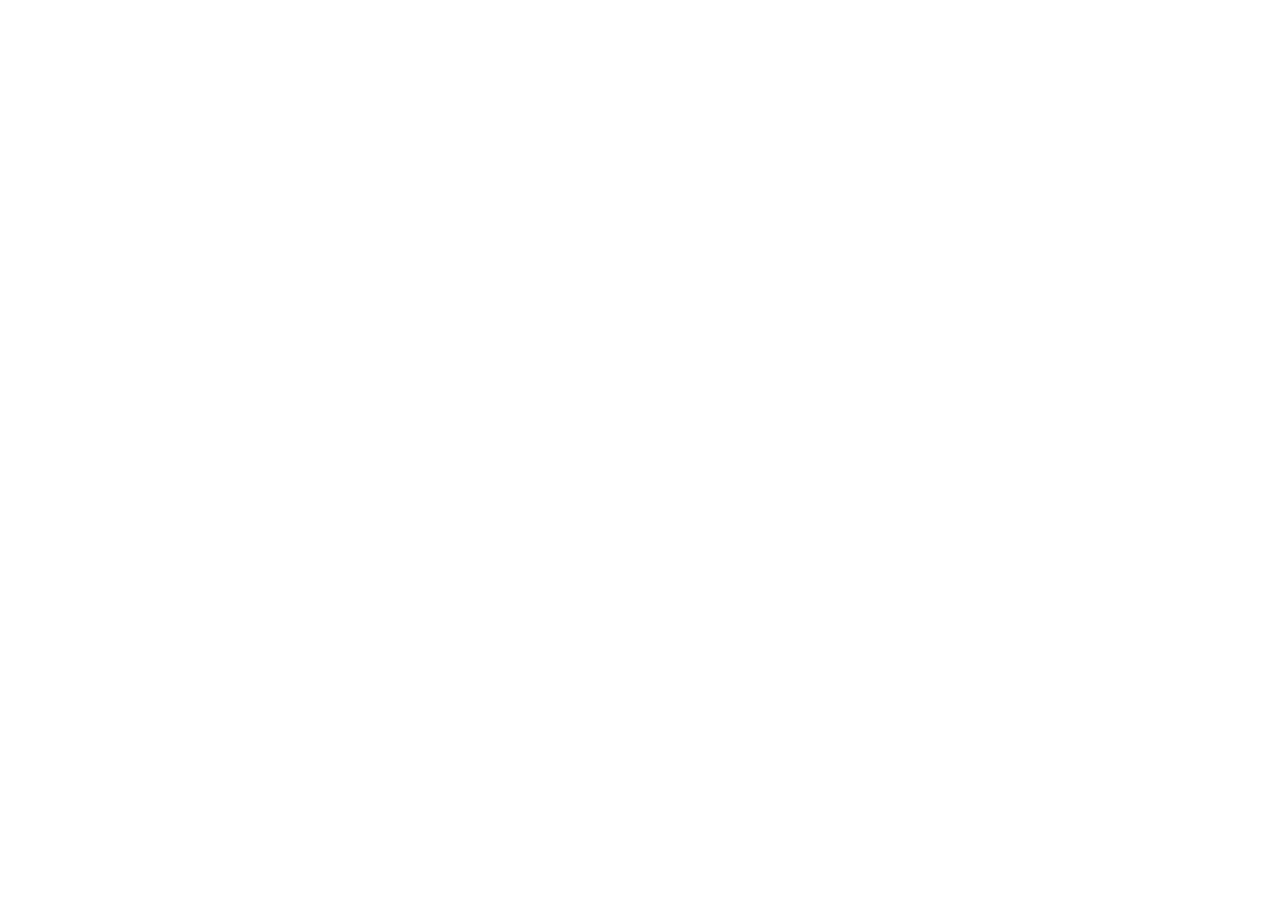
==== contact.html @ c5fd65d4 "add contact(html/css)" ====
<!DOCTYPE html>
<html lang="en">
<head>
    <meta charset="UTF-8">
    <meta name="viewport" content="width=device-width, initial-scale=1.0">
    <title>Document</title>
    <link rel="stylesheet" href="base.css">
    <link rel="stylesheet" href="contact.css">
</head>
<body>
    
</body>
</html>
---- base.css ----
/* Styling */
---- contact.css ----
/* hej */
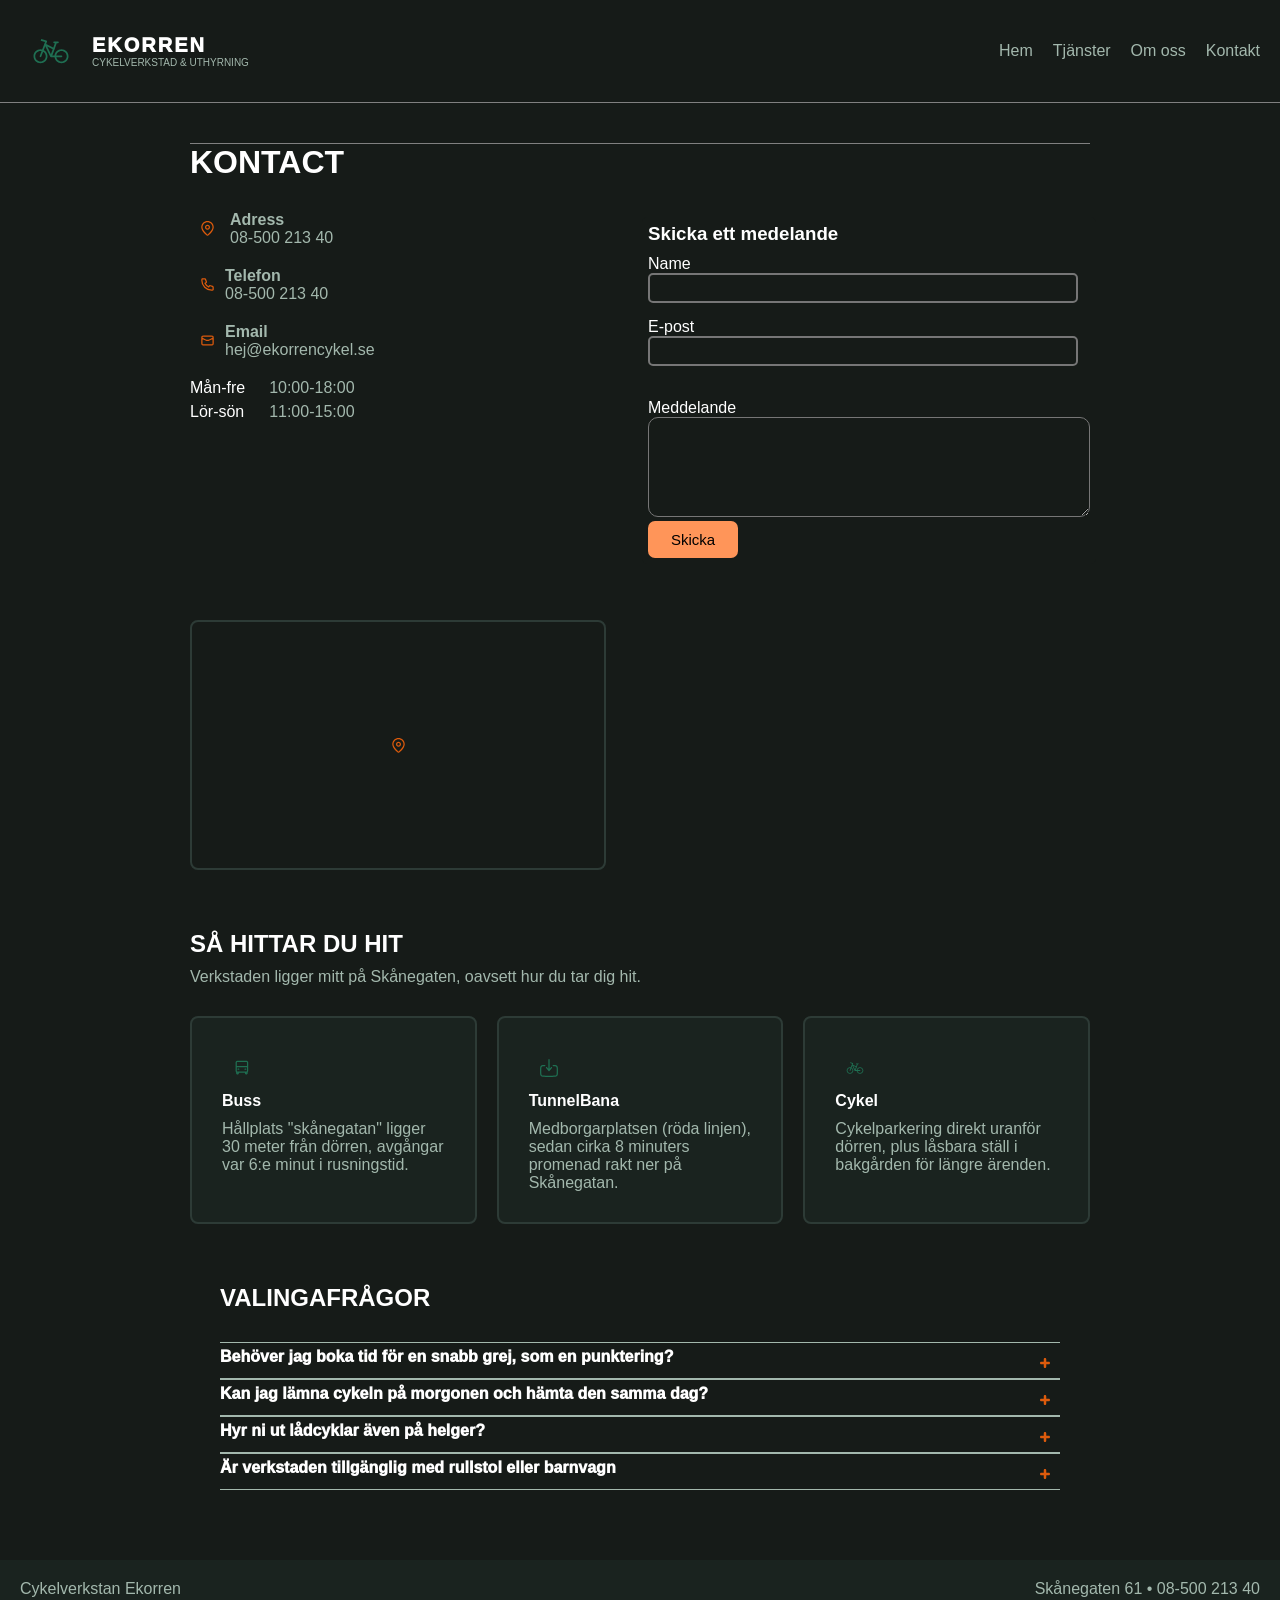
==== commit c3661790: "added contact" ====
--- a/contact.html
+++ b/contact.html
@@ -1,5 +1,5 @@
 <!DOCTYPE html>
-<html lang="en">
+<html lang="sv">
 <head>
     <meta charset="UTF-8">
     <meta name="viewport" content="width=device-width, initial-scale=1.0">
@@ -7,7 +7,139 @@
     <link rel="stylesheet" href="base.css">
     <link rel="stylesheet" href="contact.css">
 </head>
+
 <body>
+    <header>
+        <div class="logo">
+            <svg width="42px" height="42px" viewBox="0 0 48 48" fill="none" xmlns="http://www.w3.org/2000/svg" transform="matrix(-1, 0, 0, 1, 0, 0)"><g id="SVGRepo_bgCarrier" stroke-width="0"></g><g id="SVGRepo_tracerCarrier" stroke-linecap="round" stroke-linejoin="round"></g><g id="SVGRepo_iconCarrier"> <path fill-rule="evenodd" clip-rule="evenodd" d="M12 36C15.3137 36 18 33.3137 18 30C18 26.6863 15.3137 24 12 24C8.68629 24 6 26.6863 6 30C6 33.3137 8.68629 36 12 36ZM12 38C16.4183 38 20 34.4183 20 30C20 25.5817 16.4183 22 12 22C7.58172 22 4 25.5817 4 30C4 34.4183 7.58172 38 12 38Z" fill="#1F6F52"></path> <path fill-rule="evenodd" clip-rule="evenodd" d="M36 36C39.3137 36 42 33.3137 42 30C42 26.6863 39.3137 24 36 24C32.6863 24 30 26.6863 30 30C30 33.3137 32.6863 36 36 36ZM36 38C40.4183 38 44 34.4183 44 30C44 25.5817 40.4183 22 36 22C31.5817 22 28 25.5817 28 30C28 34.4183 31.5817 38 36 38Z" fill="#1F6F52"></path> <path fill-rule="evenodd" clip-rule="evenodd" d="M31.1944 15.7804C31.5049 16.08 31.5882 16.545 31.401 16.9338L24.901 30.4338C24.7343 30.78 24.3842 31 24 31H12C11.4477 31 11 30.5523 11 30C11 29.4477 11.4477 29 12 29H23.3716L28.2846 18.7961L21.4657 22.3849C20.977 22.6422 20.3723 22.4545 20.1151 21.9658C19.8579 21.477 20.0455 20.8723 20.5343 20.6151L30.0343 15.6151C30.4161 15.4141 30.8838 15.4808 31.1944 15.7804Z" fill="#1F6F52"></path> <path fill-rule="evenodd" clip-rule="evenodd" d="M35.7452 12.1705L30.8185 13.6485L36.9341 29.6429C37.1313 30.1588 36.873 30.7369 36.3571 30.9341C35.8413 31.1314 35.2632 30.8731 35.0659 30.3572L28.5659 13.3572C28.4667 13.0975 28.48 12.8082 28.6027 12.5587C28.7253 12.3093 28.9464 12.1221 29.2127 12.0422L35.1705 10.2549L35.7452 12.1705Z" fill="#1F6F52"></path> <path fill-rule="evenodd" clip-rule="evenodd" d="M15 14C15 13.4477 15.4477 13 16 13H20.5C21.0523 13 21.5 13.4477 21.5 14C21.5 14.5523 21.0523 15 20.5 15H19.5619L24.4417 28.6637C24.6275 29.1838 24.3564 29.756 23.8363 29.9417C23.3162 30.1275 22.744 29.8564 22.5583 29.3363L17.5583 15.3363C17.5186 15.2252 17.4997 15.1116 17.4997 15H16C15.4477 15 15 14.5523 15 14Z" fill="#1F6F52"></path> </g></svg>
+            <div class="logo-text">
+                <p>Ekorren</p>
+                <p>Cykelverkstad & uthyrning</p>
+            </div>
+        </div>
+        
+        
+
+
+        <nav>
+            <ul>
+                <li><a href="index.html">Hem</a></li>
+                <li><a href="service.hmtl">Tjänster</a></li>
+                <li><a href="#">Om oss</a></li>
+                <li><a href="contact.html">Kontakt</a></li>
+            </ul>
+        </nav>
+    </header> 
+<main class="container">
+    <h1>KONTACT</h1>
+    <div class="contact-grid">
+        <ul class="contact-info">
+            <li>
+                <svg class="icon-icon" width="15px" height="15px" viewBox="0 0 24 24" fill="none" xmlns="http://www.w3.org/2000/svg"><g id="SVGRepo_bgCarrier" stroke-width="0"></g><g id="SVGRepo_tracerCarrier" stroke-linecap="round" stroke-linejoin="round"></g><g id="SVGRepo_iconCarrier"> <path d="M11.3856 23.789C11.3856 23.789 11.3861 23.7894 12 23L12.6139 23.7894C12.2528 24.0702 11.7467 24.0699 11.3856 23.789Z" fill="#DD5B0C"></path> <path fill-rule="evenodd" clip-rule="evenodd" d="M12 6C9.79086 6 8 7.79086 8 10C8 12.2091 9.79086 14 12 14C14.2091 14 16 12.2091 16 10C16 7.79086 14.2091 6 12 6ZM10 10C10 8.89543 10.8954 8 12 8C13.1046 8 14 8.89543 14 10C14 11.1046 13.1046 12 12 12C10.8954 12 10 11.1046 10 10Z" fill="#DD5B0C"></path> <path fill-rule="evenodd" clip-rule="evenodd" d="M11.3856 23.789L12 23C12.6139 23.7894 12.615 23.7885 12.615 23.7885L12.6169 23.7871L12.6231 23.7822L12.645 23.765C12.6638 23.7501 12.6909 23.7287 12.7258 23.7008C12.7954 23.6451 12.8961 23.5637 13.0233 23.4587C13.2776 23.2488 13.6385 22.944 14.0706 22.5599C14.9334 21.793 16.0867 20.7041 17.2433 19.419C18.397 18.1371 19.5731 16.639 20.4653 15.0528C21.3524 13.4758 22 11.7393 22 10C22 7.34784 20.9464 4.8043 19.0711 2.92893C17.1957 1.05357 14.6522 0 12 0C9.34784 0 6.8043 1.05357 4.92893 2.92893C3.05357 4.8043 2 7.34784 2 10C2 11.7393 2.64762 13.4758 3.53467 15.0528C4.42693 16.639 5.60303 18.1371 6.75671 19.419C7.91329 20.7041 9.06662 21.793 9.92939 22.5599C10.3615 22.944 10.7224 23.2488 10.9767 23.4587C11.1039 23.5637 11.2046 23.6451 11.2742 23.7008C11.3091 23.7287 11.3362 23.7501 11.355 23.765L11.3769 23.7822L11.3831 23.7871L11.3856 23.789ZM6.34315 4.34315C7.84344 2.84285 9.87827 2 12 2C14.1217 2 16.1566 2.84285 17.6569 4.34315C19.1571 5.84344 20 7.87827 20 10C20 11.2607 19.5226 12.6492 18.7222 14.0722C17.9269 15.486 16.853 16.8629 15.7567 18.081C14.6633 19.2959 13.5666 20.332 12.7419 21.0651C12.4576 21.3178 12.2065 21.5337 12 21.7078C11.7935 21.5337 11.5424 21.3178 11.2581 21.0651C10.4334 20.332 9.33671 19.2959 8.24329 18.081C7.14697 16.8629 6.07307 15.486 5.27783 14.0722C4.47738 12.6492 4 11.2607 4 10C4 7.87827 4.84285 5.84344 6.34315 4.34315Z" fill="#DD5B0C"></path> </g></svg>
+                <div class="info">
+                    <strong>Adress</strong>
+                    <p>08-500 213 40</p>
+                </div>
+            </li>
+            <li>
+                <svg width="15px" height="15px" viewBox="0 0 24 24" fill="none" xmlns="http://www.w3.org/2000/svg" transform="matrix(-1, 0, 0, 1, 0, 0)"><g id="SVGRepo_bgCarrier" stroke-width="0"></g><g id="SVGRepo_tracerCarrier" stroke-linecap="round" stroke-linejoin="round"></g><g id="SVGRepo_iconCarrier"> <path d="M21 5.5C21 14.0604 14.0604 21 5.5 21C5.11378 21 4.73086 20.9859 4.35172 20.9581C3.91662 20.9262 3.69906 20.9103 3.50103 20.7963C3.33701 20.7019 3.18146 20.5345 3.09925 20.364C3 20.1582 3 19.9181 3 19.438V16.6207C3 16.2169 3 16.015 3.06645 15.842C3.12515 15.6891 3.22049 15.553 3.3441 15.4456C3.48403 15.324 3.67376 15.255 4.05321 15.117L7.26005 13.9509C7.70153 13.7904 7.92227 13.7101 8.1317 13.7237C8.31637 13.7357 8.49408 13.7988 8.64506 13.9058C8.81628 14.0271 8.93713 14.2285 9.17882 14.6314L10 16C12.6499 14.7999 14.7981 12.6489 16 10L14.6314 9.17882C14.2285 8.93713 14.0271 8.81628 13.9058 8.64506C13.7988 8.49408 13.7357 8.31637 13.7237 8.1317C13.7101 7.92227 13.7904 7.70153 13.9509 7.26005L13.9509 7.26005L15.117 4.05321C15.255 3.67376 15.324 3.48403 15.4456 3.3441C15.553 3.22049 15.6891 3.12515 15.842 3.06645C16.015 3 16.2169 3 16.6207 3H19.438C19.9181 3 20.1582 3 20.364 3.09925C20.5345 3.18146 20.7019 3.33701 20.7963 3.50103C20.9103 3.69907 20.9262 3.91662 20.9581 4.35173C20.9859 4.73086 21 5.11378 21 5.5Z" stroke="#DD5B0C" stroke-width="2" stroke-linecap="round" stroke-linejoin="round"></path> </g></svg>
+                <div class="info">
+                    <strong>Telefon</strong>
+                    <p>08-500 213 40</p>
+                </div>
+            </li>
+            <li>
+                <svg width="15px" height="15px" viewBox="0 0 24 24" fill="none" xmlns="http://www.w3.org/2000/svg"><g id="SVGRepo_bgCarrier" stroke-width="0"></g><g id="SVGRepo_tracerCarrier" stroke-linecap="round" stroke-linejoin="round"></g><g id="SVGRepo_iconCarrier"> <path d="M21 8L17.4392 9.97822C15.454 11.0811 14.4614 11.6326 13.4102 11.8488C12.4798 12.0401 11.5202 12.0401 10.5898 11.8488C9.53864 11.6326 8.54603 11.0811 6.5608 9.97822L3 8M6.2 19H17.8C18.9201 19 19.4802 19 19.908 18.782C20.2843 18.5903 20.5903 18.2843 20.782 17.908C21 17.4802 21 16.9201 21 15.8V8.2C21 7.0799 21 6.51984 20.782 6.09202C20.5903 5.71569 20.2843 5.40973 19.908 5.21799C19.4802 5 18.9201 5 17.8 5H6.2C5.0799 5 4.51984 5 4.09202 5.21799C3.71569 5.40973 3.40973 5.71569 3.21799 6.09202C3 6.51984 3 7.07989 3 8.2V15.8C3 16.9201 3 17.4802 3.21799 17.908C3.40973 18.2843 3.71569 18.5903 4.09202 18.782C4.51984 19 5.07989 19 6.2 19Z" stroke="#DD5B0C" stroke-width="2" stroke-linecap="round" stroke-linejoin="round"></path> </g></svg>
+                <div class="email">
+                    <strong>Email</strong>
+                    <p>hej@ekorrencykel.se</p>
+                </div>
+            </li>
+            <li>
+                <div class="opening-hours">
+                    <span class="day">Mån-fre</span>
+                    <span class="time">10:00-18:00</span>
+
+                    <span class="day">Lör-sön</span>
+                    <span class="time">11:00-15:00</span>
+                </div>
+            </li>
+        </ul>
+    </div>
+
+    <div class="map">
+        <svg class="map-icon" width="15px" height="15px" viewBox="0 0 24 24" fill="none" xmlns="http://www.w3.org/2000/svg"><g id="SVGRepo_bgCarrier" stroke-width="0"></g><g id="SVGRepo_tracerCarrier" stroke-linecap="round" stroke-linejoin="round"></g><g id="SVGRepo_iconCarrier"> <path d="M11.3856 23.789C11.3856 23.789 11.3861 23.7894 12 23L12.6139 23.7894C12.2528 24.0702 11.7467 24.0699 11.3856 23.789Z" fill="#DD5B0C"></path> <path fill-rule="evenodd" clip-rule="evenodd" d="M12 6C9.79086 6 8 7.79086 8 10C8 12.2091 9.79086 14 12 14C14.2091 14 16 12.2091 16 10C16 7.79086 14.2091 6 12 6ZM10 10C10 8.89543 10.8954 8 12 8C13.1046 8 14 8.89543 14 10C14 11.1046 13.1046 12 12 12C10.8954 12 10 11.1046 10 10Z" fill="#DD5B0C"></path> <path fill-rule="evenodd" clip-rule="evenodd" d="M11.3856 23.789L12 23C12.6139 23.7894 12.615 23.7885 12.615 23.7885L12.6169 23.7871L12.6231 23.7822L12.645 23.765C12.6638 23.7501 12.6909 23.7287 12.7258 23.7008C12.7954 23.6451 12.8961 23.5637 13.0233 23.4587C13.2776 23.2488 13.6385 22.944 14.0706 22.5599C14.9334 21.793 16.0867 20.7041 17.2433 19.419C18.397 18.1371 19.5731 16.639 20.4653 15.0528C21.3524 13.4758 22 11.7393 22 10C22 7.34784 20.9464 4.8043 19.0711 2.92893C17.1957 1.05357 14.6522 0 12 0C9.34784 0 6.8043 1.05357 4.92893 2.92893C3.05357 4.8043 2 7.34784 2 10C2 11.7393 2.64762 13.4758 3.53467 15.0528C4.42693 16.639 5.60303 18.1371 6.75671 19.419C7.91329 20.7041 9.06662 21.793 9.92939 22.5599C10.3615 22.944 10.7224 23.2488 10.9767 23.4587C11.1039 23.5637 11.2046 23.6451 11.2742 23.7008C11.3091 23.7287 11.3362 23.7501 11.355 23.765L11.3769 23.7822L11.3831 23.7871L11.3856 23.789ZM6.34315 4.34315C7.84344 2.84285 9.87827 2 12 2C14.1217 2 16.1566 2.84285 17.6569 4.34315C19.1571 5.84344 20 7.87827 20 10C20 11.2607 19.5226 12.6492 18.7222 14.0722C17.9269 15.486 16.853 16.8629 15.7567 18.081C14.6633 19.2959 13.5666 20.332 12.7419 21.0651C12.4576 21.3178 12.2065 21.5337 12 21.7078C11.7935 21.5337 11.5424 21.3178 11.2581 21.0651C10.4334 20.332 9.33671 19.2959 8.24329 18.081C7.14697 16.8629 6.07307 15.486 5.27783 14.0722C4.47738 12.6492 4 11.2607 4 10C4 7.87827 4.84285 5.84344 6.34315 4.34315Z" fill="#DD5B0C"></path> </g></svg>
+    </div>
+
+    <div class="contact-form">
+        <h3 class="ben">Skicka ett medelande</h3>
+        <form action="#">
+            <div class="form-group">
+                <label for="firstname">Name</label> <br>
+                <input type="text">
+                <p></p>
+            </div>
+            <div class="form-group">
+                <label for="E-post">E-post</label> <br>
+                <input type="text"> <br><br>
+            </div>
+            <div class="#">
+                <label for="Meddelande">Meddelande</label> <br>
+                <textarea name="Meddelande" id="" rows="4" cols="56"></textarea>
+            </div>
+            <button type="submit">Skicka</button>
+        </form>
+    </div>
+
+    <div class="Hitta-oss">
+        <h2>SÅ HITTAR DU HIT</h2>
+        <p>Verkstaden ligger mitt på Skånegaten, oavsett hur du tar dig hit.</p>
+    </div>
+    <div class="transportmedel">
+        <div class="tmedel">
+            <svg width="20px" height="20px" viewBox="0 0 24 24" fill="none" xmlns="http://www.w3.org/2000/svg"><g id="SVGRepo_bgCarrier" stroke-width="0"></g><g id="SVGRepo_tracerCarrier" stroke-linecap="round" stroke-linejoin="round"></g><g id="SVGRepo_iconCarrier"> <path d="M8.28393 16.9C8.28393 16.4858 7.94815 16.15 7.53393 16.15C7.11972 16.15 6.78393 16.4858 6.78393 16.9H8.28393ZM7.53393 17.95H6.78393C6.78393 17.961 6.78417 17.972 6.78466 17.9829L7.53393 17.95ZM6.60378 19L6.56557 19.749C6.59128 19.7503 6.61705 19.7503 6.64276 19.749L6.60378 19ZM5.67266 17.95L6.42194 17.9829C6.42242 17.9719 6.42266 17.961 6.42266 17.95H5.67266ZM6.42266 16.713C6.42266 16.2988 6.08687 15.963 5.67266 15.963C5.25844 15.963 4.92266 16.2988 4.92266 16.713H6.42266ZM6.0851 16.0866C5.73914 15.8588 5.27403 15.9546 5.04624 16.3006C4.81846 16.6465 4.91426 17.1116 5.26022 17.3394L6.0851 16.0866ZM6.29276 16.9L6.29181 17.65H6.29276V16.9ZM17.4614 16.9L17.4614 17.65L17.4623 17.65L17.4614 16.9ZM18.4939 17.3394C18.8399 17.1116 18.9357 16.6465 18.7079 16.3006C18.4801 15.9546 18.015 15.8588 17.669 16.0866L18.4939 17.3394ZM5.24903 17.3319C5.59084 17.5659 6.05759 17.4784 6.29156 17.1366C6.52552 16.7948 6.4381 16.3281 6.09629 16.0941L5.24903 17.3319ZM5.05256 15.5L5.80256 15.512V15.5H5.05256ZM5.80256 10.2C5.80256 9.78579 5.46677 9.45 5.05256 9.45C4.63834 9.45 4.30256 9.78579 4.30256 10.2H5.80256ZM16.9712 16.9C16.9712 16.4858 16.6354 16.15 16.2212 16.15C15.807 16.15 15.4712 16.4858 15.4712 16.9H16.9712ZM16.2212 17.95L16.9678 18.0208C16.9701 17.9972 16.9712 17.9736 16.9712 17.95H16.2212ZM16.6584 18.8574L16.2554 19.4899L16.2554 19.4899L16.6584 18.8574ZM17.6452 18.8574L18.0483 19.4899L18.0483 19.4899L17.6452 18.8574ZM18.0825 17.95H17.3325C17.3325 17.9736 17.3336 17.9972 17.3358 18.0208L18.0825 17.95ZM18.8325 16.713C18.8325 16.2988 18.4967 15.963 18.0825 15.963C17.6682 15.963 17.3325 16.2988 17.3325 16.713H18.8325ZM17.6588 16.0941C17.317 16.3281 17.2296 16.7948 17.4636 17.1366C17.6975 17.4784 18.1643 17.5659 18.5061 17.3319L17.6588 16.0941ZM18.7026 15.5H17.9525L17.9527 15.512L18.7026 15.5ZM19.4526 10.2C19.4526 9.78579 19.1168 9.45 18.7026 9.45C18.2883 9.45 17.9526 9.78579 17.9526 10.2H19.4526ZM7.32723 12.65C6.91302 12.65 6.57723 12.9858 6.57723 13.4C6.57723 13.8142 6.91302 14.15 7.32723 14.15V12.65ZM8.08578 14.15C8.5 14.15 8.83578 13.8142 8.83578 13.4C8.83578 12.9858 8.5 12.65 8.08578 12.65V14.15ZM15.6693 12.65C15.2551 12.65 14.9193 12.9858 14.9193 13.4C14.9193 13.8142 15.2551 14.15 15.6693 14.15V12.65ZM16.4279 14.15C16.8421 14.15 17.1779 13.8142 17.1779 13.4C17.1779 12.9858 16.8421 12.65 16.4279 12.65V14.15ZM17.9526 10.2C17.9526 10.6142 18.2883 10.95 18.7026 10.95C19.1168 10.95 19.4526 10.6142 19.4526 10.2H17.9526ZM18.7026 5.4L19.4526 5.4L19.4526 5.39984L18.7026 5.4ZM18.5076 4.652L17.8451 5.00368C17.8479 5.00884 17.8507 5.01398 17.8535 5.01908L18.5076 4.652ZM17.4614 4L17.4767 3.25016C17.4716 3.25005 17.4665 3.25 17.4614 3.25V4ZM6.29374 4V3.25C6.28865 3.25 6.28356 3.25005 6.27847 3.25016L6.29374 4ZM5.24756 4.652L5.90159 5.01907C5.90446 5.01397 5.90726 5.00884 5.91 5.00368L5.24756 4.652ZM5.05256 5.4L4.30256 5.39984V5.4H5.05256ZM4.30256 10.2C4.30256 10.6142 4.63835 10.95 5.05256 10.95C5.46678 10.95 5.80256 10.6142 5.80256 10.2H4.30256ZM18.7026 10.95C19.1168 10.95 19.4526 10.6142 19.4526 10.2C19.4526 9.78579 19.1168 9.45 18.7026 9.45V10.95ZM5.05256 9.45C4.63835 9.45 4.30256 9.78579 4.30256 10.2C4.30256 10.6142 4.63835 10.95 5.05256 10.95V9.45ZM6.78393 16.9V17.95H8.28393V16.9H6.78393ZM6.78466 17.9829C6.79165 18.142 6.67489 18.2453 6.5648 18.251L6.64276 19.749C7.61037 19.6986 8.3248 18.8636 8.28321 17.9171L6.78466 17.9829ZM6.642 18.251C6.53186 18.2454 6.41495 18.1421 6.42194 17.9829L4.92338 17.9171C4.8818 18.8643 5.59724 19.6996 6.56557 19.749L6.642 18.251ZM6.42266 17.95V16.713H4.92266V17.95H6.42266ZM5.26022 17.3394C5.56644 17.541 5.92448 17.6495 6.29181 17.65L6.29371 16.15C6.22128 16.1499 6.14893 16.1286 6.0851 16.0866L5.26022 17.3394ZM6.29276 17.65H17.4614V16.15H6.29276V17.65ZM17.4623 17.65C17.8297 17.6495 18.1877 17.541 18.4939 17.3394L17.669 16.0866C17.6052 16.1286 17.5329 16.1499 17.4604 16.15L17.4623 17.65ZM6.09629 16.0941C5.91409 15.9694 5.79861 15.7518 5.80246 15.512L4.30265 15.488C4.29089 16.2205 4.64258 16.9168 5.24903 17.3319L6.09629 16.0941ZM5.80256 15.5V10.2H4.30256V15.5H5.80256ZM15.4712 16.9V17.95H16.9712V16.9H15.4712ZM15.4745 17.8792C15.4141 18.5163 15.7103 19.1426 16.2554 19.4899L17.0614 18.2249C17.0021 18.1871 16.9594 18.11 16.9678 18.0208L15.4745 17.8792ZM16.2554 19.4899C16.8034 19.8391 17.5003 19.8391 18.0483 19.4899L17.2422 18.2249C17.1859 18.2608 17.1177 18.2608 17.0614 18.2249L16.2554 19.4899ZM18.0483 19.4899C18.5933 19.1426 18.8895 18.5163 18.8291 17.8792L17.3358 18.0208C17.3443 18.11 17.3015 18.1871 17.2422 18.2249L18.0483 19.4899ZM18.8325 17.95V16.713H17.3325V17.95H18.8325ZM18.5061 17.3319C19.1125 16.9168 19.4642 16.2205 19.4525 15.488L17.9527 15.512C17.9565 15.7518 17.841 15.9694 17.6588 16.0941L18.5061 17.3319ZM19.4526 15.5V10.2H17.9526V15.5H19.4526ZM7.32723 14.15H8.08578V12.65H7.32723V14.15ZM15.6693 14.15H16.4279V12.65H15.6693V14.15ZM19.4526 10.2V5.4H17.9526V10.2H19.4526ZM19.4526 5.39984C19.4525 5.00963 19.3526 4.62525 19.1616 4.28492L17.8535 5.01908C17.9179 5.13382 17.9525 5.26529 17.9526 5.40016L19.4526 5.39984ZM19.17 4.30032C18.8363 3.67177 18.1928 3.26474 17.4767 3.25016L17.4461 4.74984C17.6051 4.75308 17.7602 4.84378 17.8451 5.00368L19.17 4.30032ZM17.4614 3.25H6.29374V4.75H17.4614V3.25ZM6.27847 3.25016C5.56228 3.26474 4.91882 3.67177 4.58513 4.30032L5.91 5.00368C5.99489 4.84378 6.15006 4.75308 6.30901 4.74984L6.27847 3.25016ZM4.59353 4.28493C4.40253 4.62525 4.30265 5.00963 4.30256 5.39984L5.80256 5.40016C5.80259 5.26529 5.83719 5.13382 5.90159 5.01907L4.59353 4.28493ZM4.30256 5.4V10.2H5.80256V5.4H4.30256ZM18.7026 9.45H5.05256V10.95H18.7026V9.45Z" fill="#1F6F52"></path> </g></svg>
+            <h4>Buss</h4>
+                <p>Hållplats "skånegatan" ligger 30 meter från dörren, avgångar var 6:e minut i rusningstid.</p>
+        </div>
+        <div class="tmedel">
+            <svg width="20px" height="20px" viewBox="0 0 24 24" fill="none" xmlns="http://www.w3.org/2000/svg"><g id="SVGRepo_bgCarrier" stroke-width="0"></g><g id="SVGRepo_tracerCarrier" stroke-linecap="round" stroke-linejoin="round"></g><g id="SVGRepo_iconCarrier"> <path fill-rule="evenodd" clip-rule="evenodd" d="M12 1.25C12.4142 1.25 12.75 1.58579 12.75 2V12.9726L14.4306 11.0119C14.7001 10.6974 15.1736 10.661 15.4881 10.9306C15.8026 11.2001 15.839 11.6736 15.5694 11.9881L12.5694 15.4881C12.427 15.6543 12.2189 15.75 12 15.75C11.7811 15.75 11.573 15.6543 11.4306 15.4881L8.43056 11.9881C8.16099 11.6736 8.19741 11.2001 8.51191 10.9306C8.8264 10.661 9.29988 10.6974 9.56944 11.0119L11.25 12.9726V2C11.25 1.58579 11.5858 1.25 12 1.25ZM6.99583 8.25196C7.41003 8.24966 7.74768 8.58357 7.74999 8.99778C7.7523 9.41199 7.41838 9.74964 7.00418 9.75194C5.91068 9.75803 5.1356 9.78643 4.54735 9.89448C3.98054 9.99859 3.65246 10.1658 3.40901 10.4092C3.13225 10.686 2.9518 11.0746 2.85315 11.8083C2.75159 12.5637 2.75 13.5648 2.75 15.0002V16.0002C2.75 17.4356 2.75159 18.4367 2.85315 19.1921C2.9518 19.9259 3.13225 20.3144 3.40901 20.5912C3.68577 20.868 4.07435 21.0484 4.80812 21.1471C5.56347 21.2486 6.56458 21.2502 8 21.2502H16C17.4354 21.2502 18.4365 21.2486 19.1919 21.1471C19.9257 21.0484 20.3142 20.868 20.591 20.5912C20.8678 20.3144 21.0482 19.9259 21.1469 19.1921C21.2484 18.4367 21.25 17.4356 21.25 16.0002V15.0002C21.25 13.5648 21.2484 12.5637 21.1469 11.8083C21.0482 11.0746 20.8678 10.686 20.591 10.4092C20.3475 10.1658 20.0195 9.99859 19.4527 9.89448C18.8644 9.78643 18.0893 9.75803 16.9958 9.75194C16.5816 9.74964 16.2477 9.41199 16.25 8.99778C16.2523 8.58357 16.59 8.24966 17.0042 8.25196C18.0857 8.25799 18.9871 8.28387 19.7236 8.41916C20.4816 8.55839 21.1267 8.82364 21.6517 9.34857C22.2536 9.95048 22.5125 10.7084 22.6335 11.6085C22.75 12.4754 22.75 13.5778 22.75 14.9453V16.0551C22.75 17.4227 22.75 18.525 22.6335 19.392C22.5125 20.2921 22.2536 21.0499 21.6517 21.6519C21.0497 22.2538 20.2919 22.5127 19.3918 22.6337C18.5248 22.7503 17.4225 22.7502 16.0549 22.7502H7.94513C6.57754 22.7502 5.47522 22.7503 4.60825 22.6337C3.70814 22.5127 2.95027 22.2538 2.34835 21.6519C1.74643 21.0499 1.48754 20.2921 1.36652 19.392C1.24996 18.525 1.24998 17.4227 1.25 16.0551V14.9453C1.24998 13.5778 1.24996 12.4754 1.36652 11.6085C1.48754 10.7084 1.74643 9.95048 2.34835 9.34857C2.87328 8.82363 3.51835 8.55839 4.27635 8.41916C5.01291 8.28387 5.9143 8.25798 6.99583 8.25196Z" fill="#1F6F52"></path> </g></svg>
+            <h4>TunnelBana</h4>
+                <p>Medborgarplatsen (röda linjen), sedan cirka 8 minuters promenad rakt ner på Skånegatan.</p>
+        </div>
+        <div class="tmedel">
+            <svg width="20px" height="20px" viewBox="0 0 48 48" fill="none" xmlns="http://www.w3.org/2000/svg" transform="matrix(-1, 0, 0, 1, 0, 0)"><g id="SVGRepo_bgCarrier" stroke-width="0"></g><g id="SVGRepo_tracerCarrier" stroke-linecap="round" stroke-linejoin="round"></g><g id="SVGRepo_iconCarrier"> <path fill-rule="evenodd" clip-rule="evenodd" d="M12 36C15.3137 36 18 33.3137 18 30C18 26.6863 15.3137 24 12 24C8.68629 24 6 26.6863 6 30C6 33.3137 8.68629 36 12 36ZM12 38C16.4183 38 20 34.4183 20 30C20 25.5817 16.4183 22 12 22C7.58172 22 4 25.5817 4 30C4 34.4183 7.58172 38 12 38Z" fill="#1F6F52"></path> <path fill-rule="evenodd" clip-rule="evenodd" d="M36 36C39.3137 36 42 33.3137 42 30C42 26.6863 39.3137 24 36 24C32.6863 24 30 26.6863 30 30C30 33.3137 32.6863 36 36 36ZM36 38C40.4183 38 44 34.4183 44 30C44 25.5817 40.4183 22 36 22C31.5817 22 28 25.5817 28 30C28 34.4183 31.5817 38 36 38Z" fill="#1F6F52"></path> <path fill-rule="evenodd" clip-rule="evenodd" d="M31.1944 15.7804C31.5049 16.08 31.5882 16.545 31.401 16.9338L24.901 30.4338C24.7343 30.78 24.3842 31 24 31H12C11.4477 31 11 30.5523 11 30C11 29.4477 11.4477 29 12 29H23.3716L28.2846 18.7961L21.4657 22.3849C20.977 22.6422 20.3723 22.4545 20.1151 21.9658C19.8579 21.477 20.0455 20.8723 20.5343 20.6151L30.0343 15.6151C30.4161 15.4141 30.8838 15.4808 31.1944 15.7804Z" fill="#1F6F52"></path> <path fill-rule="evenodd" clip-rule="evenodd" d="M35.7452 12.1705L30.8185 13.6485L36.9341 29.6429C37.1313 30.1588 36.873 30.7369 36.3571 30.9341C35.8413 31.1314 35.2632 30.8731 35.0659 30.3572L28.5659 13.3572C28.4667 13.0975 28.48 12.8082 28.6027 12.5587C28.7253 12.3093 28.9464 12.1221 29.2127 12.0422L35.1705 10.2549L35.7452 12.1705Z" fill="#1F6F52"></path> <path fill-rule="evenodd" clip-rule="evenodd" d="M15 14C15 13.4477 15.4477 13 16 13H20.5C21.0523 13 21.5 13.4477 21.5 14C21.5 14.5523 21.0523 15 20.5 15H19.5619L24.4417 28.6637C24.6275 29.1838 24.3564 29.756 23.8363 29.9417C23.3162 30.1275 22.744 29.8564 22.5583 29.3363L17.5583 15.3363C17.5186 15.2252 17.4997 15.1116 17.4997 15H16C15.4477 15 15 14.5523 15 14Z" fill="#1F6F52"></path> </g></svg>
+            <h4>Cykel</h4>
+                <p>Cykelparkering direkt uranför dörren, plus låsbara ställ i bakgården för längre ärenden.</p>
+        </div>
+    </div>
+
+
+    <div class="ValingaFrågor">
+        <h2>VALINGAFRÅGOR</h2>
+            <div class="QandA">
+                <span>Behöver jag boka tid för en snabb grej, som en punktering?</span>
+                <svg width="10px" height="10px" viewBox="0 0 32 32" version="1.1" xmlns="http://www.w3.org/2000/svg" xmlns:xlink="http://www.w3.org/1999/xlink" xmlns:sketch="http://www.bohemiancoding.com/sketch/ns" fill="#000000"><g id="SVGRepo_bgCarrier" stroke-width="0"></g><g id="SVGRepo_tracerCarrier" stroke-linecap="round" stroke-linejoin="round"></g><g id="SVGRepo_iconCarrier"> <title>plus</title> <desc>Created with Sketch Beta.</desc> <defs> </defs> <g id="Page-1" stroke="none" stroke-width="1" fill="none" fill-rule="evenodd" sketch:type="MSPage"> <g id="Icon-Set-Filled" sketch:type="MSLayerGroup" transform="translate(-362.000000, -1037.000000)" fill="#DD5B0C"> <path d="M390,1049 L382,1049 L382,1041 C382,1038.79 380.209,1037 378,1037 C375.791,1037 374,1038.79 374,1041 L374,1049 L366,1049 C363.791,1049 362,1050.79 362,1053 C362,1055.21 363.791,1057 366,1057 L374,1057 L374,1065 C374,1067.21 375.791,1069 378,1069 C380.209,1069 382,1067.21 382,1065 L382,1057 L390,1057 C392.209,1057 394,1055.21 394,1053 C394,1050.79 392.209,1049 390,1049" id="plus" sketch:type="MSShapeGroup"> </path> </g> </g> </g></svg>
+            </div>
+            <div class="QandA">
+                <span>Kan jag lämna cykeln på morgonen och hämta den samma dag?</span>
+                <svg class="plus" width="10px" height="10px" viewBox="0 0 32 32" version="1.1" xmlns="http://www.w3.org/2000/svg" xmlns:xlink="http://www.w3.org/1999/xlink" xmlns:sketch="http://www.bohemiancoding.com/sketch/ns" fill="#000000"><g id="SVGRepo_bgCarrier" stroke-width="0"></g><g id="SVGRepo_tracerCarrier" stroke-linecap="round" stroke-linejoin="round"></g><g id="SVGRepo_iconCarrier"> <title>plus</title> <desc>Created with Sketch Beta.</desc> <defs> </defs> <g id="Page-1" stroke="none" stroke-width="1" fill="none" fill-rule="evenodd" sketch:type="MSPage"> <g id="Icon-Set-Filled" sketch:type="MSLayerGroup" transform="translate(-362.000000, -1037.000000)" fill="#DD5B0C"> <path d="M390,1049 L382,1049 L382,1041 C382,1038.79 380.209,1037 378,1037 C375.791,1037 374,1038.79 374,1041 L374,1049 L366,1049 C363.791,1049 362,1050.79 362,1053 C362,1055.21 363.791,1057 366,1057 L374,1057 L374,1065 C374,1067.21 375.791,1069 378,1069 C380.209,1069 382,1067.21 382,1065 L382,1057 L390,1057 C392.209,1057 394,1055.21 394,1053 C394,1050.79 392.209,1049 390,1049" id="plus" sketch:type="MSShapeGroup"> </path> </g> </g> </g></svg>
+            </div>
+            <div class="QandA">
+                <span>Hyr ni ut lådcyklar även på helger?</span>
+                <svg class="plus" width="10px" height="10px" viewBox="0 0 32 32" version="1.1" xmlns="http://www.w3.org/2000/svg" xmlns:xlink="http://www.w3.org/1999/xlink" xmlns:sketch="http://www.bohemiancoding.com/sketch/ns" fill="#000000"><g id="SVGRepo_bgCarrier" stroke-width="0"></g><g id="SVGRepo_tracerCarrier" stroke-linecap="round" stroke-linejoin="round"></g><g id="SVGRepo_iconCarrier"> <title>plus</title> <desc>Created with Sketch Beta.</desc> <defs> </defs> <g id="Page-1" stroke="none" stroke-width="1" fill="none" fill-rule="evenodd" sketch:type="MSPage"> <g id="Icon-Set-Filled" sketch:type="MSLayerGroup" transform="translate(-362.000000, -1037.000000)" fill="#DD5B0C"> <path d="M390,1049 L382,1049 L382,1041 C382,1038.79 380.209,1037 378,1037 C375.791,1037 374,1038.79 374,1041 L374,1049 L366,1049 C363.791,1049 362,1050.79 362,1053 C362,1055.21 363.791,1057 366,1057 L374,1057 L374,1065 C374,1067.21 375.791,1069 378,1069 C380.209,1069 382,1067.21 382,1065 L382,1057 L390,1057 C392.209,1057 394,1055.21 394,1053 C394,1050.79 392.209,1049 390,1049" id="plus" sketch:type="MSShapeGroup"> </path> </g> </g> </g></svg>
+            </div>
+            <div class="QandA">
+                <span>Är verkstaden tillgänglig med rullstol eller barnvagn</span>
+                <svg class="plus" width="10px" height="10px" viewBox="0 0 32 32" version="1.1" xmlns="http://www.w3.org/2000/svg" xmlns:xlink="http://www.w3.org/1999/xlink" xmlns:sketch="http://www.bohemiancoding.com/sketch/ns" fill="#000000"><g id="SVGRepo_bgCarrier" stroke-width="0"></g><g id="SVGRepo_tracerCarrier" stroke-linecap="round" stroke-linejoin="round"></g><g id="SVGRepo_iconCarrier"> <title>plus</title> <desc>Created with Sketch Beta.</desc> <defs> </defs> <g id="Page-1" stroke="none" stroke-width="1" fill="none" fill-rule="evenodd" sketch:type="MSPage"> <g id="Icon-Set-Filled" sketch:type="MSLayerGroup" transform="translate(-362.000000, -1037.000000)" fill="#DD5B0C"> <path d="M390,1049 L382,1049 L382,1041 C382,1038.79 380.209,1037 378,1037 C375.791,1037 374,1038.79 374,1041 L374,1049 L366,1049 C363.791,1049 362,1050.79 362,1053 C362,1055.21 363.791,1057 366,1057 L374,1057 L374,1065 C374,1067.21 375.791,1069 378,1069 C380.209,1069 382,1067.21 382,1065 L382,1057 L390,1057 C392.209,1057 394,1055.21 394,1053 C394,1050.79 392.209,1049 390,1049" id="plus" sketch:type="MSShapeGroup"> </path> </g> </g> </g></svg>
+            </div>
+    </div>
+
     
+</main>
+<footer>
+    <p>Cykelverkstan Ekorren</p>
+    <p>Skånegaten 61 • 08-500 213 40</p>
+</footer>
+   
 </body>
 </html>
--- a/base.css
+++ b/base.css
@@ -1 +1,35 @@
-/* Styling */+* {
+    margin: 0;
+    padding: 0;
+    box-sizing: border-box;
+}
+
+
+nav ul {
+    display: flex;
+    gap: 20px;
+}
+
+ul li{
+    list-style: none;
+}
+
+header{
+    background-color: grey;
+    padding: 20px;
+}
+
+nav{
+    display: flex;
+    justify-content: space-between;
+}
+
+footer {
+display: flex;
+background-color: grey;
+}
+
+h1 {
+    font-family: "Big Shoulders", sans-serif;
+    text-transform: uppercase;
+}
--- a/contact.css
+++ b/contact.css
@@ -1 +1,280 @@
-/* hej */
+@charset "UTF-8";
+
+* {
+  margin: 0;
+  padding: 0;
+  box-sizing: border-box;
+}
+
+a:focus-visible, input:focus-visible, button:focus-visible, textarea:focus-visible {
+  outline: 2px solid #2c6e9b;
+}
+
+body {
+  background-color: #161B18;
+  color: #a3b8ad;
+  font-family: "Karla", sans-serif;
+}
+
+header {
+  padding: 20px;
+  display: flex;
+  align-items: center;
+  justify-content: space-between;
+  background-color: #161B18;
+  border-bottom: 0.2px solid grey;
+}
+
+input {
+  background-color: #161B18;
+  border-style: solid;
+  border-radius: 5px;
+  width: 430px;
+  height: 30px;
+}
+
+.logo {
+  display: flex;
+  align-items: center;
+  gap: 10px;
+}
+.logo p {
+  text-transform: uppercase;
+  line-height: 1.2;
+}
+.logo p:first-child {
+  font-weight: 1000;
+  font-size: 20px;
+  letter-spacing: 2px;
+  color: white;
+}
+.logo p:last-child {
+  font-size: 10px;
+}
+
+.contact-info p {
+  margin-bottom: 5px;
+}
+.contact-info p li {
+  margin-top: 20px;
+}
+
+.time {
+  color: #a3b8ad;
+}
+
+.opening-hours {
+  display: grid;
+  grid-template-columns: auto 1fr;
+  -moz-column-gap: 24px;
+       column-gap: 24px;
+  row-gap: 6px;
+}
+
+svg {
+  margin: 10px;
+}
+
+.icon-icon {
+  margin-right: 15px;
+}
+
+nav {
+  display: flex;
+  justify-content: space-between;
+}
+nav a {
+  text-decoration: none;
+  color: #a3b8ad;
+}
+nav ul {
+  display: flex;
+  gap: 20px;
+  list-style: none;
+}
+
+.map {
+  display: flex;
+  align-items: center;
+  justify-content: center;
+  width: 100%;
+  height: 250px;
+  margin-top: 20px;
+  background-color: #161B18;
+  grid-column: 1;
+  border-radius: 8px;
+  border-color: #2d3b36;
+  border-style: solid;
+  border-width: 2px;
+}
+
+.container {
+  width: 900px;
+  margin: 40px auto;
+  display: grid;
+  grid-template-columns: 1fr 1fr;
+  gap: 30px;
+  border-style: solid;
+  border-bottom: #a3b8ad;
+  border-right: #a3b8ad;
+  border-left: #8a8d8b;
+  border-color: grey;
+  border-width: 1px;
+}
+
+h1, h2 {
+  grid-column: span 2;
+  color: white;
+}
+
+p {
+  color: #a3b8ad;
+}
+
+span {
+  color: white;
+}
+
+.contact-grid {
+  grid-column: 1;
+}
+
+.contact-info {
+  list-style: none;
+}
+.contact-info li {
+  display: flex;
+  margin-bottom: 15px;
+}
+
+.contact-form {
+  width: 100%;
+  background-color: #161B18;
+  color: #ffffff;
+  border-radius: 5px;
+  padding: 6px;
+  margin: 6px;
+  grid-column: 2;
+  grid-row: 2;
+}
+.contact-form textarea {
+  width: 100%;
+  height: 100px;
+  background-color: #161B18;
+  color: #ffffff;
+  border-radius: 10px;
+}
+.contact-form button {
+  background-color: #ff9559;
+  padding: 6px;
+  border-radius: 7px;
+  padding-left: 23px;
+  padding-right: 23px;
+  padding-top: 10px;
+  padding-bottom: 10px;
+  border: none;
+  font-size: 15px;
+}
+.contact-form firstname, .contact-form e-post {
+  border-color: grey;
+}
+.contact-form .form-group {
+  margin-bottom: 15px;
+}
+
+.Hitta-oss {
+  grid-column: span 2;
+  margin-top: 30px;
+}
+.Hitta-oss h2 {
+  margin-bottom: 10px;
+}
+
+.transportmedel {
+  grid-column: span 2;
+  display: grid;
+  grid-template-columns: 1fr 1fr 1fr;
+  gap: 20px;
+}
+.transportmedel h4 {
+  margin-bottom: 10px;
+  color: white;
+}
+
+.tmedel {
+  min-height: 120px;
+  background-color: #1A231F;
+  padding: 30px;
+  border-radius: 8px;
+  border-color: #2d3b36;
+  border-style: solid;
+  border-width: 2px;
+}
+
+.ValingaFrågor {
+  grid-column: span 2;
+  margin: 30px;
+}
+.ValingaFrågor h2 {
+  margin-bottom: 30px;
+}
+
+.QandA {
+  display: flex;
+  justify-content: space-between;
+  padding-top: 5px;
+  color: #a3b8ad;
+  border-top: 1px solid #a3b8ad;
+  border-bottom: 1px solid #a3b8ad;
+}
+.QandA span {
+  font-weight: 950;
+}
+
+footer {
+  display: flex;
+  justify-content: space-between;
+  padding: 20px;
+  background-color: #1A231F;
+}
+
+.contact-info {
+  color: #a3b8ad;
+}
+
+.ben {
+  margin-bottom: 10px;
+}
+
+@media screen and (max-width: 768px) {
+  .container {
+    width: 100%;
+    display: block;
+    padding: 20px;
+  }
+  nav {
+    display: flex;
+  }
+  p {
+    margin: 5px;
+  }
+  .contact-form {
+    margin-top: 30px;
+  }
+  input {
+    width: 100%;
+  }
+  .transportmedel {
+    display: block;
+  }
+  .tmedel {
+    margin-bottom: 20px;
+  }
+  .contact-form textarea {
+    width: 100%;
+  }
+  footer {
+    flex-direction: column;
+    text-align: center;
+  }
+} /*# sourceMappingURL=contact.css.map */
